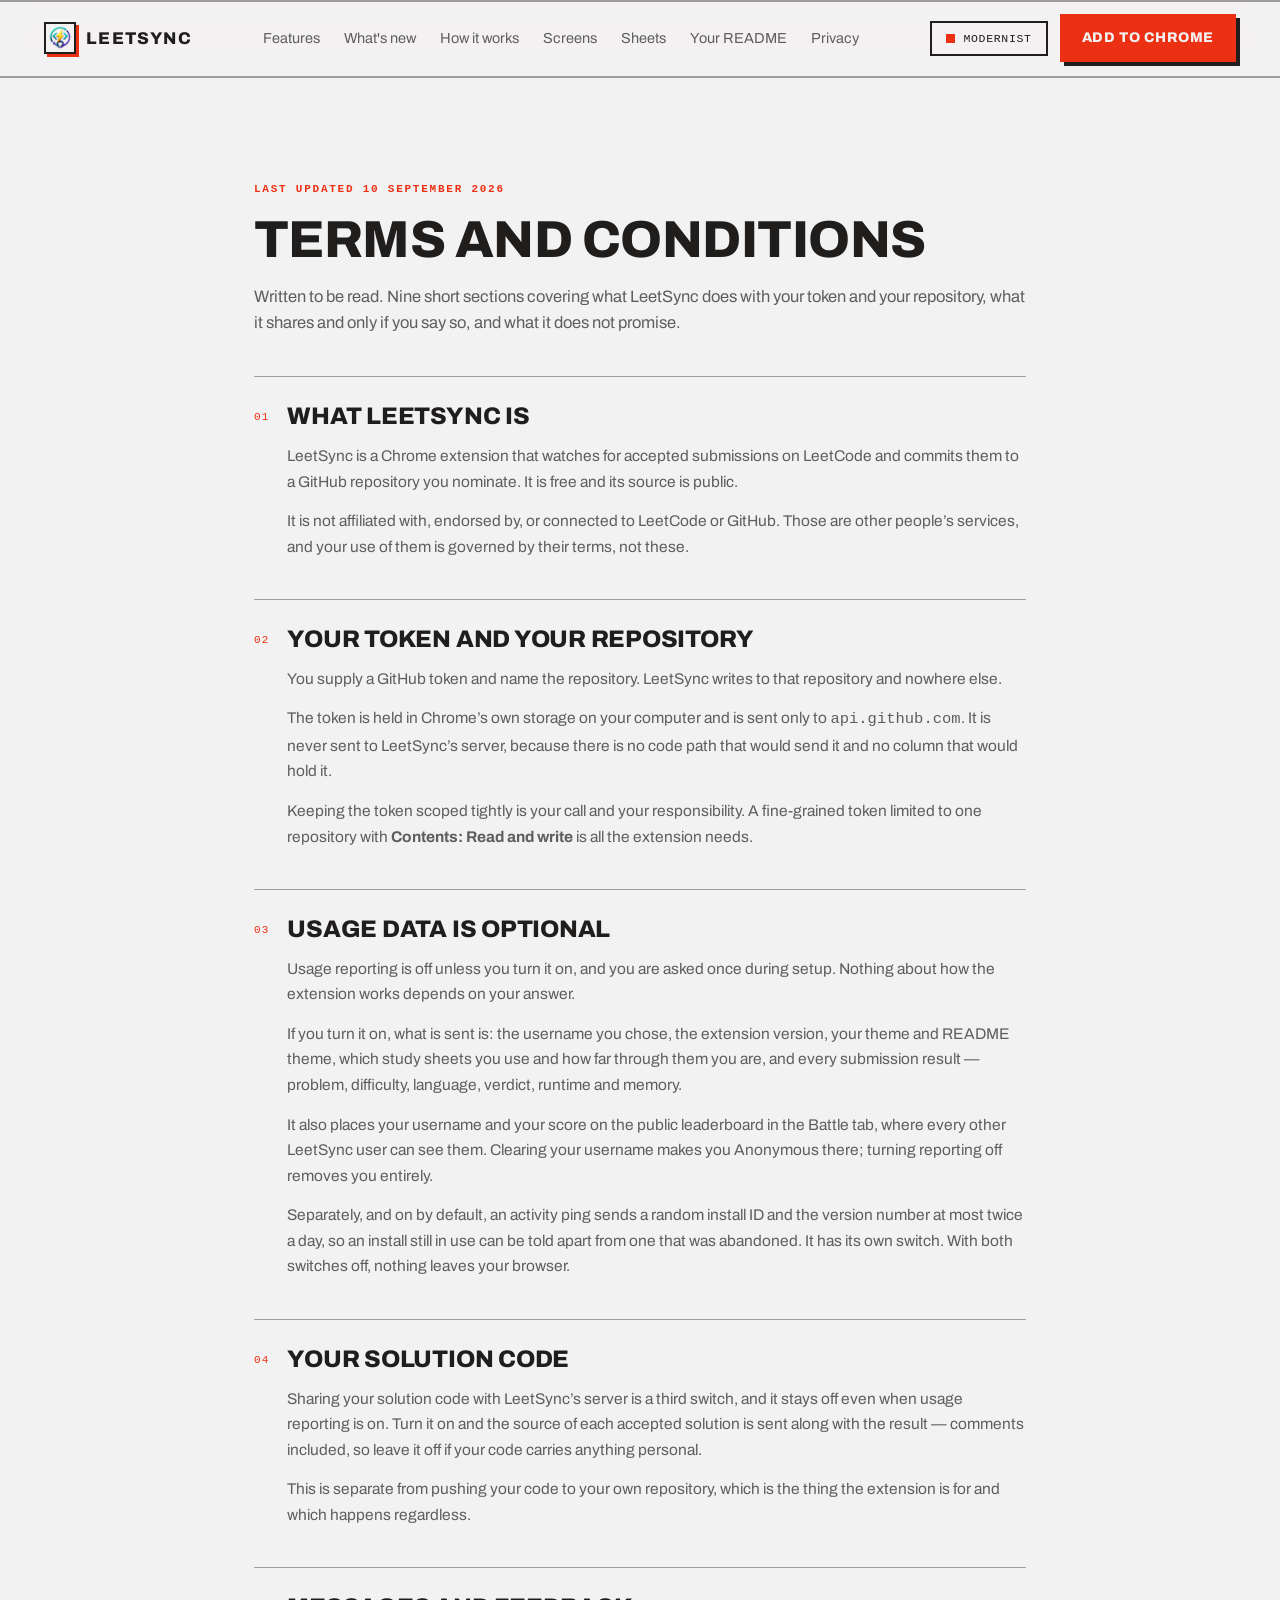
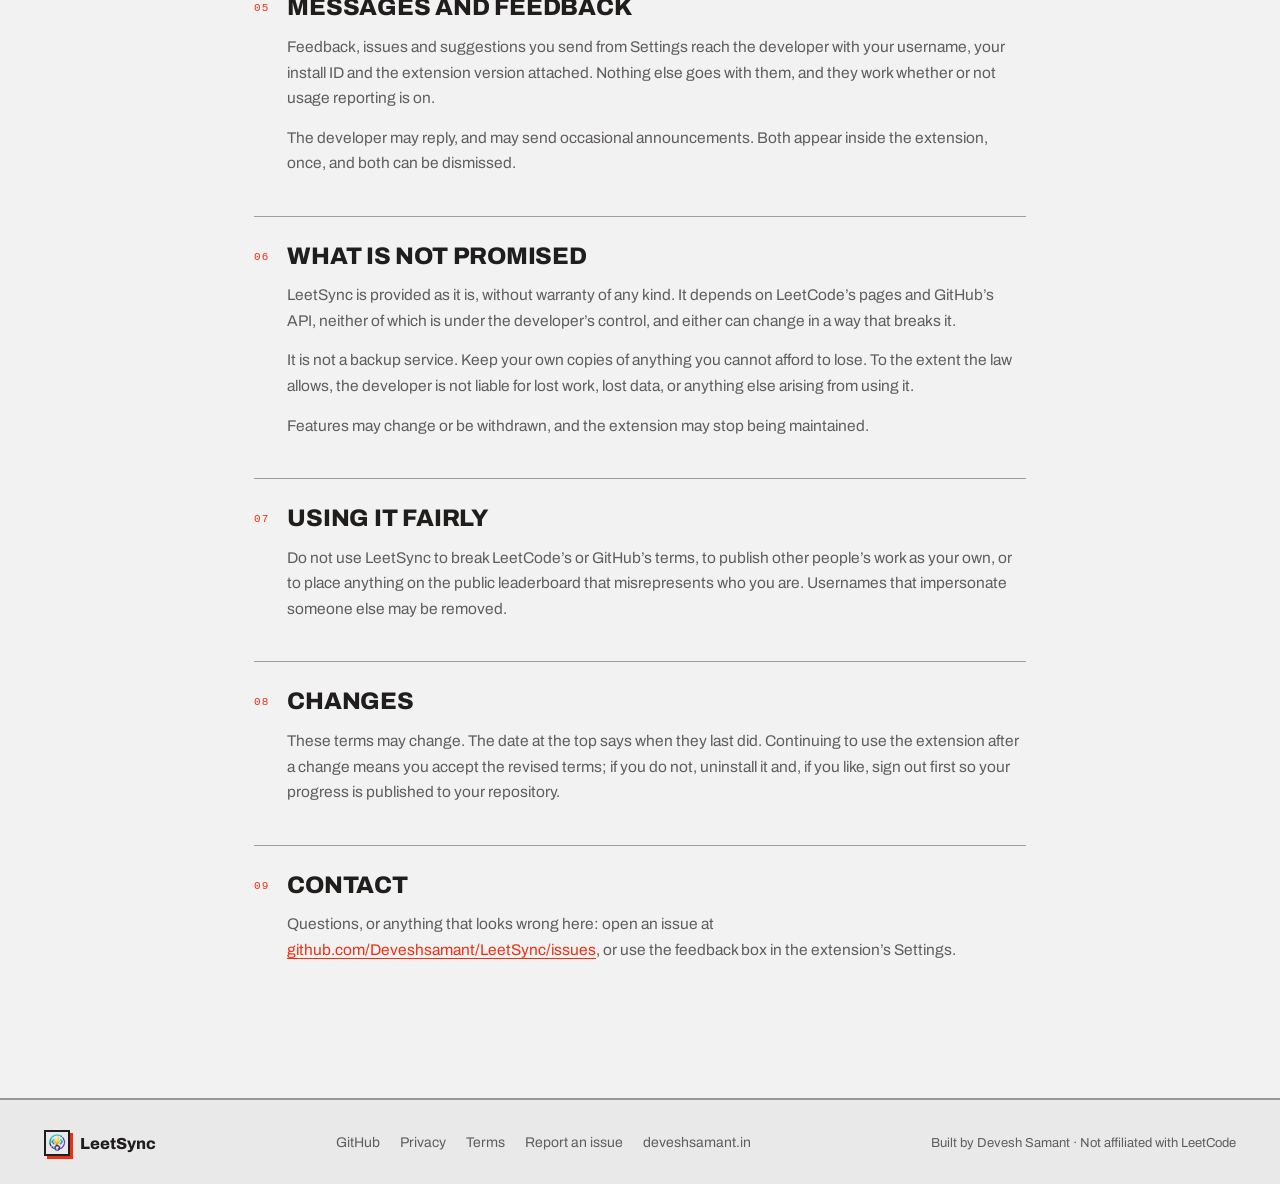
==== terms.html @ 013b874d "Add a terms page, and link it The extension needs somewhere to point at from its consent step, and a" ====
<!DOCTYPE html>
<!-- Generated by scripts/build-terms.py from index.html. Edit the script, then re-run. -->
<html lang="en">
<head>
  <meta charset="UTF-8">
  <meta name="viewport" content="width=device-width, initial-scale=1.0">
  <title>Terms and conditions — LeetSync</title>
  <meta name="description" content="The terms you accept by using LeetSync: what it does with your GitHub token and repository, what usage data is shared and only if you opt in, and what is not promised.">
  <link rel="icon" href="img/favicon.png" type="image/png">

  <link rel="canonical" href="https://leetsync-site.vercel.app/terms">

  <!-- Link scrapers do not resolve relative og:image paths, so these are
       absolute; a relative one simply yields no preview card. -->
  <meta property="og:title" content="Terms and conditions — LeetSync">
  <meta property="og:description" content="The terms you accept by using LeetSync: what it does with your GitHub token and repository, what usage data is shared and only if you opt in, and what is not promised.">
  <meta property="og:type" content="website">
  <meta property="og:url" content="https://leetsync-site.vercel.app/terms">
  <meta property="og:site_name" content="LeetSync">
  <!-- The popup shots are now whole-screen and far taller than they are
       wide, which a link card crops to nothing. The tracker is the one
       real capture with a landscape shape. -->
  <meta property="og:image" content="https://leetsync-site.vercel.app/img/tracker-light.png">
  <meta property="og:image:width" content="2560">
  <meta property="og:image:height" content="2000">
  <meta property="og:image:alt" content="The LeetSync study tracker showing every sheet, progress and a filterable list of all 895 problems">

  <meta name="twitter:card" content="summary_large_image">
  <meta name="twitter:title" content="Terms and conditions — LeetSync">
  <meta name="twitter:description" content="The terms you accept by using LeetSync: what it does with your GitHub token and repository, what usage data is shared and only if you opt in, and what is not promised.">
  <meta name="twitter:image" content="https://leetsync-site.vercel.app/img/tracker-light.png">

  <link rel="preconnect" href="https://fonts.googleapis.com">
  <link rel="preconnect" href="https://fonts.gstatic.com" crossorigin>
  <link rel="stylesheet" href="site.css">
</head><body>

<div data-ls-root style="--bg:#f3f2f2;--band:#eae9e9;--card:#f3f2f2;--hover:#eae9e9;--bd:#201e1d;--bd-soft:rgba(32,30,29,.4);--tx:#201e1d;--tx2:#201e1d;--tx3:#605d5d;--tx4:#605d5d;--ac:#ec3013;--ac-ink:#f3f2f2;--ac-soft:#ffe0d9;--ac-bd:#ec3013;--ok:#ec3013;--warn:#605d5d;--bad:#201e1d;--r-card:0px;--r-sm:0px;--bw:2px;--shadow:14px 14px 0 #201e1d;--f-body:Archivo,system-ui,sans-serif;--f-head:Archivo,system-ui,sans-serif;--f-mono:ui-monospace,Consolas,monospace;--head-w:800;--head-tt:uppercase;--head-ls:-0.01em;--btn-sh:4px 4px 0 #201e1d;--btn-sh-h:6px 6px 0 #201e1d;--card-sh:6px 6px 0 #201e1d;--card-sh-h:9px 9px 0 #ec3013;--btn-w:800;--btn-ls:.04em;--btn-tt:uppercase;--dot-r:0%;--kick-c:#ec3013;--kick-w:600;--glow:rgba(236,48,19,.10);--brand-ls:.08em;--tab-on-bg:#201e1d;--tab-on-fg:#f3f2f2;--tab-on-bd:#201e1d;background:var(--bg);color:var(--tx);font-family:var(--f-body);font-size:16px;line-height:1.6;transition:background .45s ease,color .45s ease;min-height:100vh;position:relative">

  <div data-progress-track style="position:fixed;top:0;left:0;right:0;height:2px;z-index:60;background:var(--bd-soft)">
    <div data-progress-fill style="height:100%;width:0%;background:var(--ac);transition:width .08s linear"></div>
  </div>


  <header data-nav style="position:sticky;top:0;z-index:40;display:flex;align-items:center;justify-content:space-between;gap:20px;flex-wrap:wrap;padding:14px clamp(16px,4vw,44px);background:color-mix(in srgb, var(--bg) 86%, transparent);backdrop-filter:blur(14px);border-bottom:var(--bw) solid var(--bd-soft);transition:background .45s,border-color .45s,padding .3s">
    <a href="#top" style="display:flex;align-items:center;gap:10px;text-decoration:none;color:var(--tx)">
      <img data-brand-mark src="img/logo.png" alt="" width="32" height="32" style="border-radius:0;border:2px solid #201e1d;box-shadow:3px 3px 0 #ec3013;transition:border-radius .4s,box-shadow .4s,transform .4s">
      <span style="font-family:var(--f-head);font-weight:var(--head-w);font-size:17px;letter-spacing:var(--brand-ls,.02em);text-transform:var(--head-tt)">LeetSync</span>
    </a>
    <nav data-navlinks style="display:flex;gap:24px">
      <a data-navlink href="#features" style="color:var(--tx3);text-decoration:none;font-size:14.5px;transition:color .2s">Features</a>
      <a data-navlink href="#whatsnew" style="color:var(--tx3);text-decoration:none;font-size:14.5px;transition:color .2s">What's new</a>
      <a data-navlink href="#flow" style="color:var(--tx3);text-decoration:none;font-size:14.5px;transition:color .2s">How it works</a>
      <a data-navlink href="#screens" style="color:var(--tx3);text-decoration:none;font-size:14.5px;transition:color .2s">Screens</a>
      <a data-navlink href="#sheets" style="color:var(--tx3);text-decoration:none;font-size:14.5px;transition:color .2s">Sheets</a>
      <a data-navlink href="#readme" style="color:var(--tx3);text-decoration:none;font-size:14.5px;transition:color .2s">Your README</a>
      <a data-navlink href="#privacy" style="color:var(--tx3);text-decoration:none;font-size:14.5px;transition:color .2s">Privacy</a>
    </nav>
    <div style="display:flex;align-items:center;gap:12px">
      <button data-act="theme" type="button" aria-label="Switch theme" style="display:inline-flex;align-items:center;gap:8px;padding:9px 14px;font-family:var(--f-mono);font-size:11.5px;letter-spacing:.06em;text-transform:uppercase;color:var(--tx2);background:transparent;border:var(--bw) solid var(--bd);border-radius:var(--r-sm);cursor:pointer;transition:background .18s,border-radius .4s">
        <span style="width:9px;height:9px;border-radius:var(--dot-r);background:var(--ac);flex:none;transition:border-radius .4s,background .45s"></span><span data-theme-name>Modernist</span>
      </button>
      <a data-store-link href="https://github.com/Deveshsamant/LeetSync" style="display:inline-flex;align-items:center;justify-content:flex-start;gap:8px;padding:11px 20px;font-family:var(--f-head);font-weight:var(--btn-w);font-size:14px;letter-spacing:var(--btn-ls);text-transform:var(--btn-tt);text-decoration:none;background:var(--ac);color:var(--ac-ink);border:var(--bw) solid var(--ac);border-radius:var(--r-sm);box-shadow:var(--btn-sh);cursor:pointer;transition:transform .14s,box-shadow .14s,background .45s,color .45s">Add to Chrome</a>
    </div>
  </header>

  <main id="top">
    <section style="padding:clamp(52px,8vw,96px) clamp(16px,4vw,44px);max-width:860px;margin:0 auto">
      <div style="margin-bottom:clamp(24px,4vw,40px)">
        <span data-reveal="up" style="display:inline-block;font-family:var(--f-mono);font-size:11px;letter-spacing:.16em;text-transform:uppercase;color:var(--kick-c);font-weight:var(--kick-w);margin-bottom:14px">Last updated 10 September 2026</span>
        <h1 data-reveal="up" data-reveal-delay="60" style="font-family:var(--f-head);font-weight:var(--head-w);letter-spacing:var(--head-ls);text-transform:var(--head-tt);margin:0;line-height:1.05;font-size:clamp(32px,5vw,52px)">Terms and conditions</h1>
        <p data-reveal="up" data-reveal-delay="120" style="color:var(--tx3);font-size:16.5px;line-height:1.6;margin:16px 0 0;text-wrap:pretty">
          Written to be read. Nine short sections covering what LeetSync does
          with your token and your repository, what it shares and only if you
          say so, and what it does not promise.
        </p>
      </div>
      <section data-reveal="up" style="display:grid;grid-template-columns:auto minmax(0,1fr);gap:18px;align-items:start;padding:26px 0;border-top:1px solid var(--bd-soft)">
        <span style="font-family:var(--f-mono);font-size:11px;letter-spacing:.1em;color:var(--ac);padding-top:6px;transition:color .45s">01</span>
        <div>
          <h2 style="font-family:var(--f-head);font-weight:var(--head-w);letter-spacing:var(--head-ls);text-transform:var(--head-tt);margin:0 0 12px;line-height:1.15;font-size:clamp(19px,2.4vw,24px)">What LeetSync is</h2>
          <p style="color:var(--tx3);font-size:15.5px;line-height:1.65;margin:0 0 14px;text-wrap:pretty">LeetSync is a Chrome extension that watches for accepted submissions on LeetCode and commits them to a GitHub repository you nominate. It is free and its source is public.</p>
          <p style="color:var(--tx3);font-size:15.5px;line-height:1.65;margin:0 0 14px;text-wrap:pretty">It is not affiliated with, endorsed by, or connected to LeetCode or GitHub. Those are other people&rsquo;s services, and your use of them is governed by their terms, not these.</p>
        </div>
      </section>
      <section data-reveal="up" style="display:grid;grid-template-columns:auto minmax(0,1fr);gap:18px;align-items:start;padding:26px 0;border-top:1px solid var(--bd-soft)">
        <span style="font-family:var(--f-mono);font-size:11px;letter-spacing:.1em;color:var(--ac);padding-top:6px;transition:color .45s">02</span>
        <div>
          <h2 style="font-family:var(--f-head);font-weight:var(--head-w);letter-spacing:var(--head-ls);text-transform:var(--head-tt);margin:0 0 12px;line-height:1.15;font-size:clamp(19px,2.4vw,24px)">Your token and your repository</h2>
          <p style="color:var(--tx3);font-size:15.5px;line-height:1.65;margin:0 0 14px;text-wrap:pretty">You supply a GitHub token and name the repository. LeetSync writes to that repository and nowhere else.</p>
          <p style="color:var(--tx3);font-size:15.5px;line-height:1.65;margin:0 0 14px;text-wrap:pretty">The token is held in Chrome&rsquo;s own storage on your computer and is sent only to <code>api.github.com</code>. It is never sent to LeetSync&rsquo;s server, because there is no code path that would send it and no column that would hold it.</p>
          <p style="color:var(--tx3);font-size:15.5px;line-height:1.65;margin:0 0 14px;text-wrap:pretty">Keeping the token scoped tightly is your call and your responsibility. A fine-grained token limited to one repository with <strong>Contents: Read and write</strong> is all the extension needs.</p>
        </div>
      </section>
      <section data-reveal="up" style="display:grid;grid-template-columns:auto minmax(0,1fr);gap:18px;align-items:start;padding:26px 0;border-top:1px solid var(--bd-soft)">
        <span style="font-family:var(--f-mono);font-size:11px;letter-spacing:.1em;color:var(--ac);padding-top:6px;transition:color .45s">03</span>
        <div>
          <h2 style="font-family:var(--f-head);font-weight:var(--head-w);letter-spacing:var(--head-ls);text-transform:var(--head-tt);margin:0 0 12px;line-height:1.15;font-size:clamp(19px,2.4vw,24px)">Usage data is optional</h2>
          <p style="color:var(--tx3);font-size:15.5px;line-height:1.65;margin:0 0 14px;text-wrap:pretty">Usage reporting is off unless you turn it on, and you are asked once during setup. Nothing about how the extension works depends on your answer.</p>
          <p style="color:var(--tx3);font-size:15.5px;line-height:1.65;margin:0 0 14px;text-wrap:pretty">If you turn it on, what is sent is: the username you chose, the extension version, your theme and README theme, which study sheets you use and how far through them you are, and every submission result &mdash; problem, difficulty, language, verdict, runtime and memory.</p>
          <p style="color:var(--tx3);font-size:15.5px;line-height:1.65;margin:0 0 14px;text-wrap:pretty">It also places your username and your score on the public leaderboard in the Battle tab, where every other LeetSync user can see them. Clearing your username makes you Anonymous there; turning reporting off removes you entirely.</p>
          <p style="color:var(--tx3);font-size:15.5px;line-height:1.65;margin:0 0 14px;text-wrap:pretty">Separately, and on by default, an activity ping sends a random install ID and the version number at most twice a day, so an install still in use can be told apart from one that was abandoned. It has its own switch. With both switches off, nothing leaves your browser.</p>
        </div>
      </section>
      <section data-reveal="up" style="display:grid;grid-template-columns:auto minmax(0,1fr);gap:18px;align-items:start;padding:26px 0;border-top:1px solid var(--bd-soft)">
        <span style="font-family:var(--f-mono);font-size:11px;letter-spacing:.1em;color:var(--ac);padding-top:6px;transition:color .45s">04</span>
        <div>
          <h2 style="font-family:var(--f-head);font-weight:var(--head-w);letter-spacing:var(--head-ls);text-transform:var(--head-tt);margin:0 0 12px;line-height:1.15;font-size:clamp(19px,2.4vw,24px)">Your solution code</h2>
          <p style="color:var(--tx3);font-size:15.5px;line-height:1.65;margin:0 0 14px;text-wrap:pretty">Sharing your solution code with LeetSync&rsquo;s server is a third switch, and it stays off even when usage reporting is on. Turn it on and the source of each accepted solution is sent along with the result &mdash; comments included, so leave it off if your code carries anything personal.</p>
          <p style="color:var(--tx3);font-size:15.5px;line-height:1.65;margin:0 0 14px;text-wrap:pretty">This is separate from pushing your code to your own repository, which is the thing the extension is for and which happens regardless.</p>
        </div>
      </section>
      <section data-reveal="up" style="display:grid;grid-template-columns:auto minmax(0,1fr);gap:18px;align-items:start;padding:26px 0;border-top:1px solid var(--bd-soft)">
        <span style="font-family:var(--f-mono);font-size:11px;letter-spacing:.1em;color:var(--ac);padding-top:6px;transition:color .45s">05</span>
        <div>
          <h2 style="font-family:var(--f-head);font-weight:var(--head-w);letter-spacing:var(--head-ls);text-transform:var(--head-tt);margin:0 0 12px;line-height:1.15;font-size:clamp(19px,2.4vw,24px)">Messages and feedback</h2>
          <p style="color:var(--tx3);font-size:15.5px;line-height:1.65;margin:0 0 14px;text-wrap:pretty">Feedback, issues and suggestions you send from Settings reach the developer with your username, your install ID and the extension version attached. Nothing else goes with them, and they work whether or not usage reporting is on.</p>
          <p style="color:var(--tx3);font-size:15.5px;line-height:1.65;margin:0 0 14px;text-wrap:pretty">The developer may reply, and may send occasional announcements. Both appear inside the extension, once, and both can be dismissed.</p>
        </div>
      </section>
      <section data-reveal="up" style="display:grid;grid-template-columns:auto minmax(0,1fr);gap:18px;align-items:start;padding:26px 0;border-top:1px solid var(--bd-soft)">
        <span style="font-family:var(--f-mono);font-size:11px;letter-spacing:.1em;color:var(--ac);padding-top:6px;transition:color .45s">06</span>
        <div>
          <h2 style="font-family:var(--f-head);font-weight:var(--head-w);letter-spacing:var(--head-ls);text-transform:var(--head-tt);margin:0 0 12px;line-height:1.15;font-size:clamp(19px,2.4vw,24px)">What is not promised</h2>
          <p style="color:var(--tx3);font-size:15.5px;line-height:1.65;margin:0 0 14px;text-wrap:pretty">LeetSync is provided as it is, without warranty of any kind. It depends on LeetCode&rsquo;s pages and GitHub&rsquo;s API, neither of which is under the developer&rsquo;s control, and either can change in a way that breaks it.</p>
          <p style="color:var(--tx3);font-size:15.5px;line-height:1.65;margin:0 0 14px;text-wrap:pretty">It is not a backup service. Keep your own copies of anything you cannot afford to lose. To the extent the law allows, the developer is not liable for lost work, lost data, or anything else arising from using it.</p>
          <p style="color:var(--tx3);font-size:15.5px;line-height:1.65;margin:0 0 14px;text-wrap:pretty">Features may change or be withdrawn, and the extension may stop being maintained.</p>
        </div>
      </section>
      <section data-reveal="up" style="display:grid;grid-template-columns:auto minmax(0,1fr);gap:18px;align-items:start;padding:26px 0;border-top:1px solid var(--bd-soft)">
        <span style="font-family:var(--f-mono);font-size:11px;letter-spacing:.1em;color:var(--ac);padding-top:6px;transition:color .45s">07</span>
        <div>
          <h2 style="font-family:var(--f-head);font-weight:var(--head-w);letter-spacing:var(--head-ls);text-transform:var(--head-tt);margin:0 0 12px;line-height:1.15;font-size:clamp(19px,2.4vw,24px)">Using it fairly</h2>
          <p style="color:var(--tx3);font-size:15.5px;line-height:1.65;margin:0 0 14px;text-wrap:pretty">Do not use LeetSync to break LeetCode&rsquo;s or GitHub&rsquo;s terms, to publish other people&rsquo;s work as your own, or to place anything on the public leaderboard that misrepresents who you are. Usernames that impersonate someone else may be removed.</p>
        </div>
      </section>
      <section data-reveal="up" style="display:grid;grid-template-columns:auto minmax(0,1fr);gap:18px;align-items:start;padding:26px 0;border-top:1px solid var(--bd-soft)">
        <span style="font-family:var(--f-mono);font-size:11px;letter-spacing:.1em;color:var(--ac);padding-top:6px;transition:color .45s">08</span>
        <div>
          <h2 style="font-family:var(--f-head);font-weight:var(--head-w);letter-spacing:var(--head-ls);text-transform:var(--head-tt);margin:0 0 12px;line-height:1.15;font-size:clamp(19px,2.4vw,24px)">Changes</h2>
          <p style="color:var(--tx3);font-size:15.5px;line-height:1.65;margin:0 0 14px;text-wrap:pretty">These terms may change. The date at the top says when they last did. Continuing to use the extension after a change means you accept the revised terms; if you do not, uninstall it and, if you like, sign out first so your progress is published to your repository.</p>
        </div>
      </section>
      <section data-reveal="up" style="display:grid;grid-template-columns:auto minmax(0,1fr);gap:18px;align-items:start;padding:26px 0;border-top:1px solid var(--bd-soft)">
        <span style="font-family:var(--f-mono);font-size:11px;letter-spacing:.1em;color:var(--ac);padding-top:6px;transition:color .45s">09</span>
        <div>
          <h2 style="font-family:var(--f-head);font-weight:var(--head-w);letter-spacing:var(--head-ls);text-transform:var(--head-tt);margin:0 0 12px;line-height:1.15;font-size:clamp(19px,2.4vw,24px)">Contact</h2>
          <p style="color:var(--tx3);font-size:15.5px;line-height:1.65;margin:0 0 14px;text-wrap:pretty">Questions, or anything that looks wrong here: open an issue at <a data-policy-link href="https://github.com/Deveshsamant/LeetSync/issues" style="color:var(--ac);text-decoration:none;border-bottom:1px solid var(--ac-bd)">github.com/Deveshsamant/LeetSync/issues</a>, or use the feedback box in the extension&rsquo;s Settings.</p>
        </div>
      </section>
    </section>
  </main>
  <footer style="display:flex;align-items:center;justify-content:space-between;gap:20px;flex-wrap:wrap;padding:30px clamp(16px,4vw,44px);border-top:var(--bw) solid var(--bd-soft);background:var(--band);transition:background .45s">
    <div style="display:flex;align-items:center;gap:10px;font-family:var(--f-head);font-weight:var(--head-w)">
      <img data-brand-mark src="img/logo.png" alt="" width="26" height="26" style="border-radius:0;border:2px solid #201e1d;transition:border-radius .4s,box-shadow .4s">
      <span>LeetSync</span>
    </div>
    <nav style="display:flex;gap:20px;flex-wrap:wrap">
      <a data-foot-link href="https://github.com/Deveshsamant/LeetSync" style="color:var(--tx3);text-decoration:none;font-size:14px;transition:color .2s">GitHub</a>
      <a data-foot-link href="https://github.com/Deveshsamant/LeetSync/blob/main/PRIVACY_POLICY.md" style="color:var(--tx3);text-decoration:none;font-size:14px;transition:color .2s">Privacy</a>
      <a data-foot-link href="/terms" style="color:var(--tx3);text-decoration:none;font-size:14px;transition:color .2s">Terms</a>
      <a data-foot-link href="https://github.com/Deveshsamant/LeetSync/issues" style="color:var(--tx3);text-decoration:none;font-size:14px;transition:color .2s">Report an issue</a>
      <a data-foot-link href="https://deveshsamant.in" style="color:var(--tx3);text-decoration:none;font-size:14px;transition:color .2s">deveshsamant.in</a>
    </nav>
    <div style="color:var(--tx4);font-size:13px">Built by Devesh Samant · Not affiliated with LeetCode</div>
  </footer>
</div>

<script src="site.js"></script>
</body>
</html>
---- site.css ----
/* ============================================================
   site.css — LeetSync marketing site.

   Ported from the Claude Design project "LeetSync Site".

   The design carries its palette as inline custom properties that JS swaps
   wholesale, so this file holds only what an inline style cannot express:
   the reset, the keyframes, and the hover rules the design wrote as
   style-hover attributes.
   ============================================================ */

@import url('https://fonts.googleapis.com/css2?family=IBM+Plex+Sans:wght@400;500;600;700&family=JetBrains+Mono:wght@400;500&family=Archivo:wght@400;600;800&display=swap');

*, *::before, *::after { box-sizing: border-box; }
html { scroll-behavior: smooth; scroll-padding-top: 88px; }
/* Modernist is the default, so the ground before JS runs is its own —
   the Signal value here used to flash dark on every first load. */
html, body { margin: 0; padding: 0; background: #f3f2f2; }
body { -webkit-font-smoothing: antialiased; overflow-x: hidden; }
img { display: block; max-width: 100%; height: auto; }

:focus { outline: none; }
:focus-visible { outline: 2px solid var(--ac); outline-offset: 3px; }

@keyframes ls-marquee { from { transform: translateX(0) } to { transform: translateX(-50%) } }
@keyframes ls-float { 0%, 100% { transform: translateY(0) } 50% { transform: translateY(-9px) } }
@keyframes ls-spin { to { transform: rotate(360deg) } }

/* ── Hover states the design expressed as style-hover ── */
[data-act="theme"]:hover { background: var(--hover) !important; }

[data-store-link]:hover,
a[data-cta]:hover { transform: translate(-1px, -2px); box-shadow: var(--btn-sh-h); }
a[data-cta-ghost]:hover { background: var(--hover); transform: translate(-1px, -2px); box-shadow: var(--btn-sh-h); }

[data-navlink]:hover { color: var(--tx) !important; }
[data-foot-link]:hover { color: var(--ac) !important; }
[data-policy-link]:hover { border-bottom-color: var(--ac) !important; }

[data-screen-btn]:hover[aria-selected="false"] { background: var(--hover); color: var(--tx); }

/* Every screen panel is authored with an inline `display:grid`, and an inline
   declaration outranks the user-agent's own `[hidden] { display: none }` — so
   hiding six of the seven left all seven stacked down the page. */
[hidden] { display: none !important; }

/* The frame is a window on to a whole-screen capture, so it scrolls. A thin
   rule keeps that legible on trackpads, which draw no bar until you move. */
[data-screen-scroll] { scrollbar-width: thin; scrollbar-color: var(--bd-soft) transparent; }
[data-screen-scroll]::-webkit-scrollbar { width: 9px; }
[data-screen-scroll]::-webkit-scrollbar-thumb {
  background: var(--bd-soft); border-radius: 9px;
  border: 2px solid transparent; background-clip: content-box;
}

@media (prefers-reduced-motion: reduce) {
  html { scroll-behavior: auto; }
  [data-marquee] { animation: none !important; }
  * { transition-duration: .01ms !important; }
}
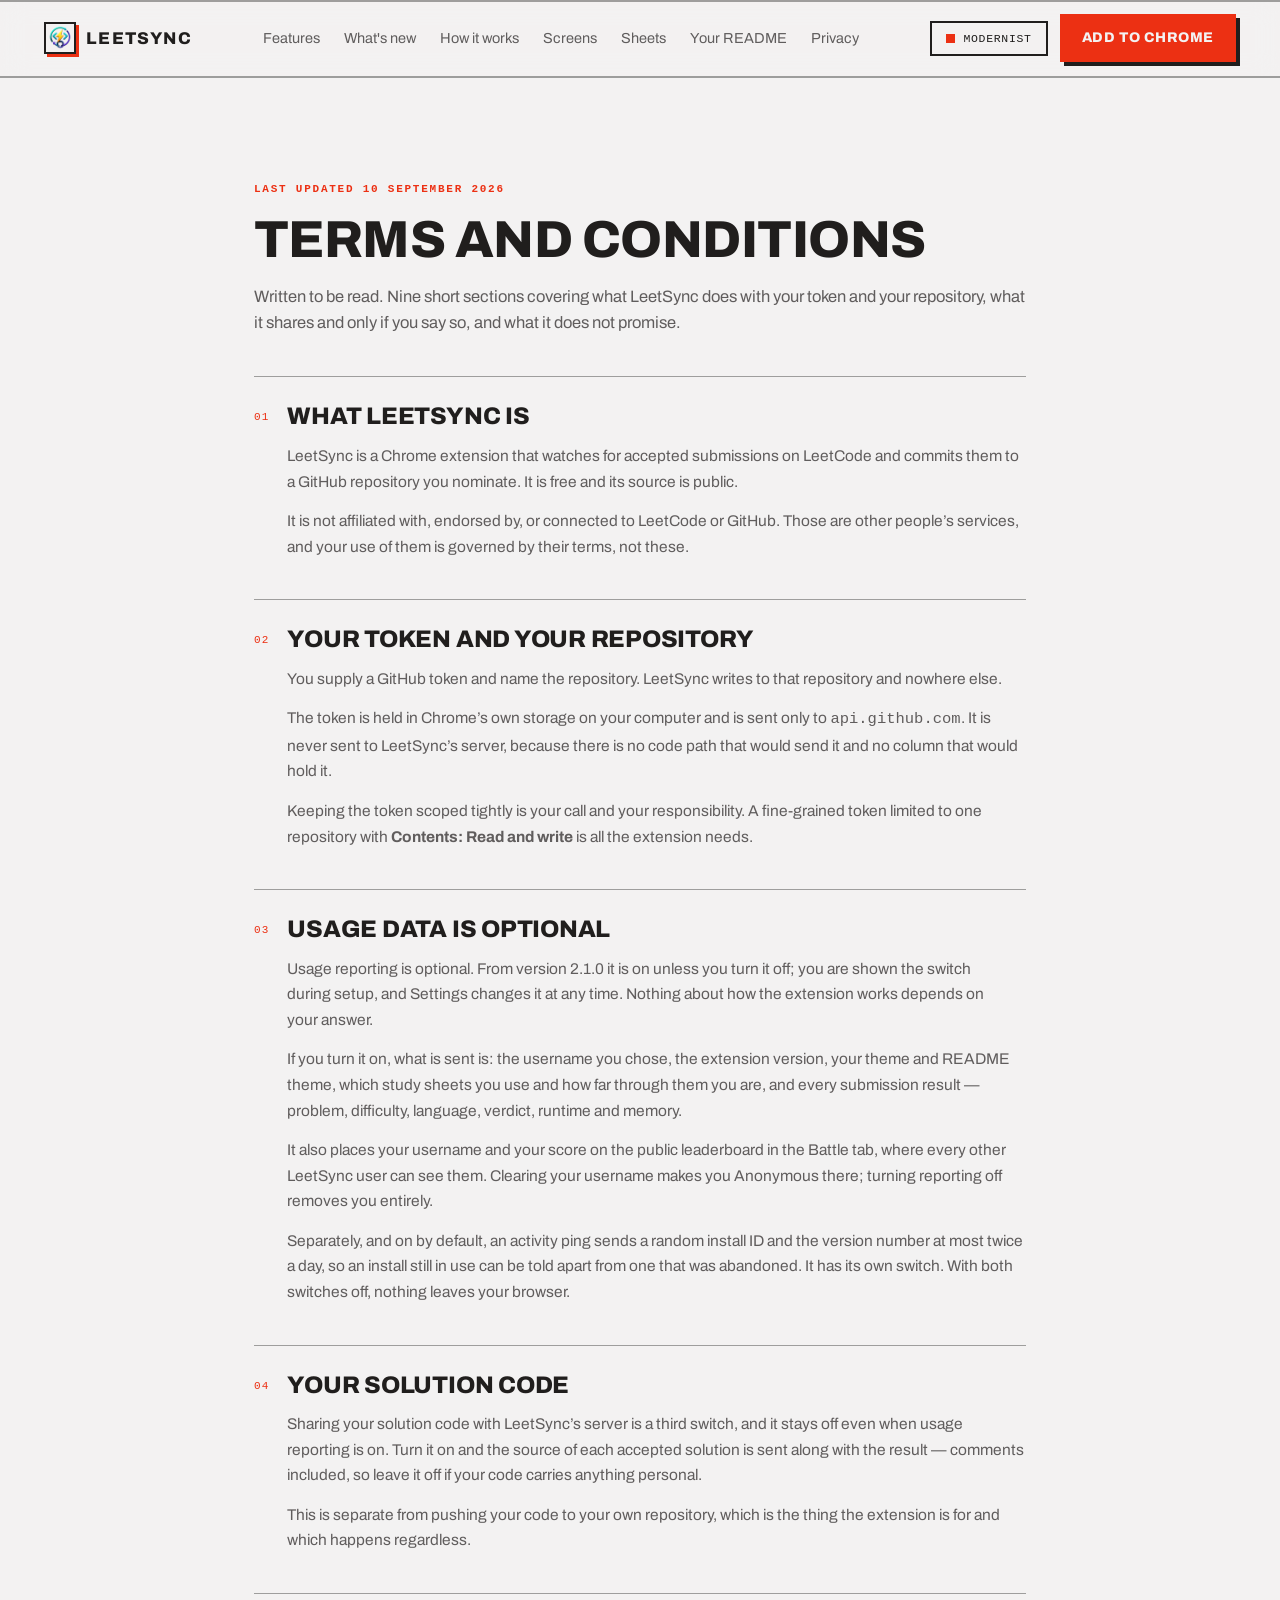
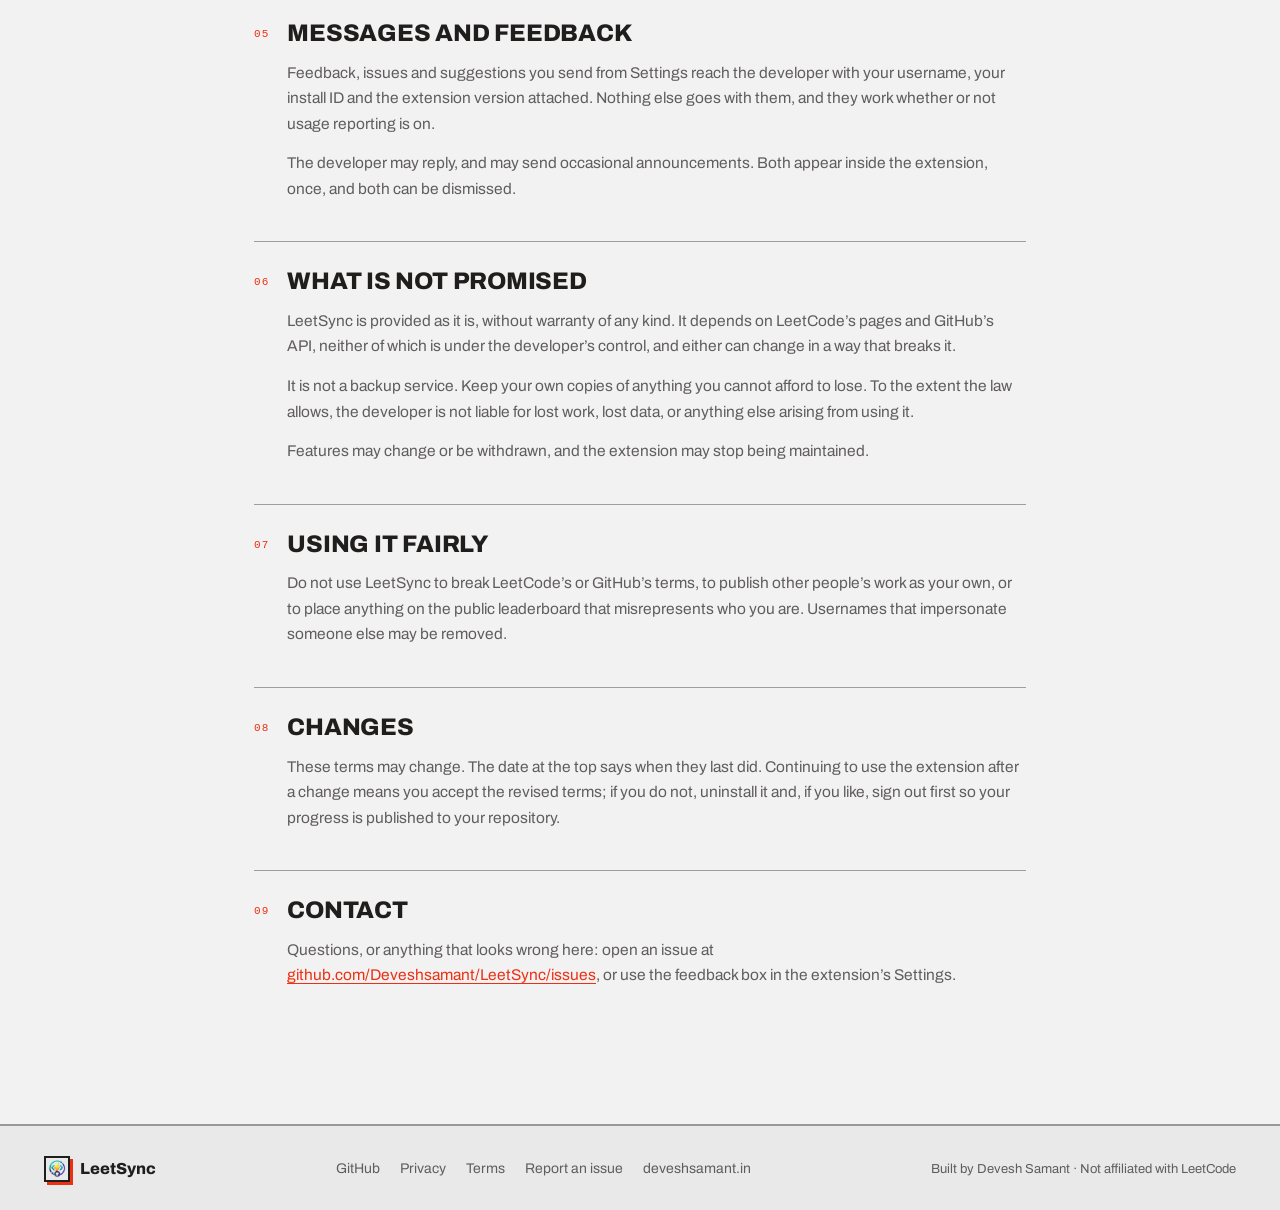
==== commit 8458c269: "Reporting is on by default from 2.1.0 The privacy bullet and the terms page both said it was off unl" ====
--- a/terms.html
+++ b/terms.html
@@ -96,7 +96,7 @@
         <span style="font-family:var(--f-mono);font-size:11px;letter-spacing:.1em;color:var(--ac);padding-top:6px;transition:color .45s">03</span>
         <div>
           <h2 style="font-family:var(--f-head);font-weight:var(--head-w);letter-spacing:var(--head-ls);text-transform:var(--head-tt);margin:0 0 12px;line-height:1.15;font-size:clamp(19px,2.4vw,24px)">Usage data is optional</h2>
-          <p style="color:var(--tx3);font-size:15.5px;line-height:1.65;margin:0 0 14px;text-wrap:pretty">Usage reporting is off unless you turn it on, and you are asked once during setup. Nothing about how the extension works depends on your answer.</p>
+          <p style="color:var(--tx3);font-size:15.5px;line-height:1.65;margin:0 0 14px;text-wrap:pretty">Usage reporting is optional. From version 2.1.0 it is on unless you turn it off; you are shown the switch during setup, and Settings changes it at any time. Nothing about how the extension works depends on your answer.</p>
           <p style="color:var(--tx3);font-size:15.5px;line-height:1.65;margin:0 0 14px;text-wrap:pretty">If you turn it on, what is sent is: the username you chose, the extension version, your theme and README theme, which study sheets you use and how far through them you are, and every submission result &mdash; problem, difficulty, language, verdict, runtime and memory.</p>
           <p style="color:var(--tx3);font-size:15.5px;line-height:1.65;margin:0 0 14px;text-wrap:pretty">It also places your username and your score on the public leaderboard in the Battle tab, where every other LeetSync user can see them. Clearing your username makes you Anonymous there; turning reporting off removes you entirely.</p>
           <p style="color:var(--tx3);font-size:15.5px;line-height:1.65;margin:0 0 14px;text-wrap:pretty">Separately, and on by default, an activity ping sends a random install ID and the version number at most twice a day, so an install still in use can be told apart from one that was abandoned. It has its own switch. With both switches off, nothing leaves your browser.</p>
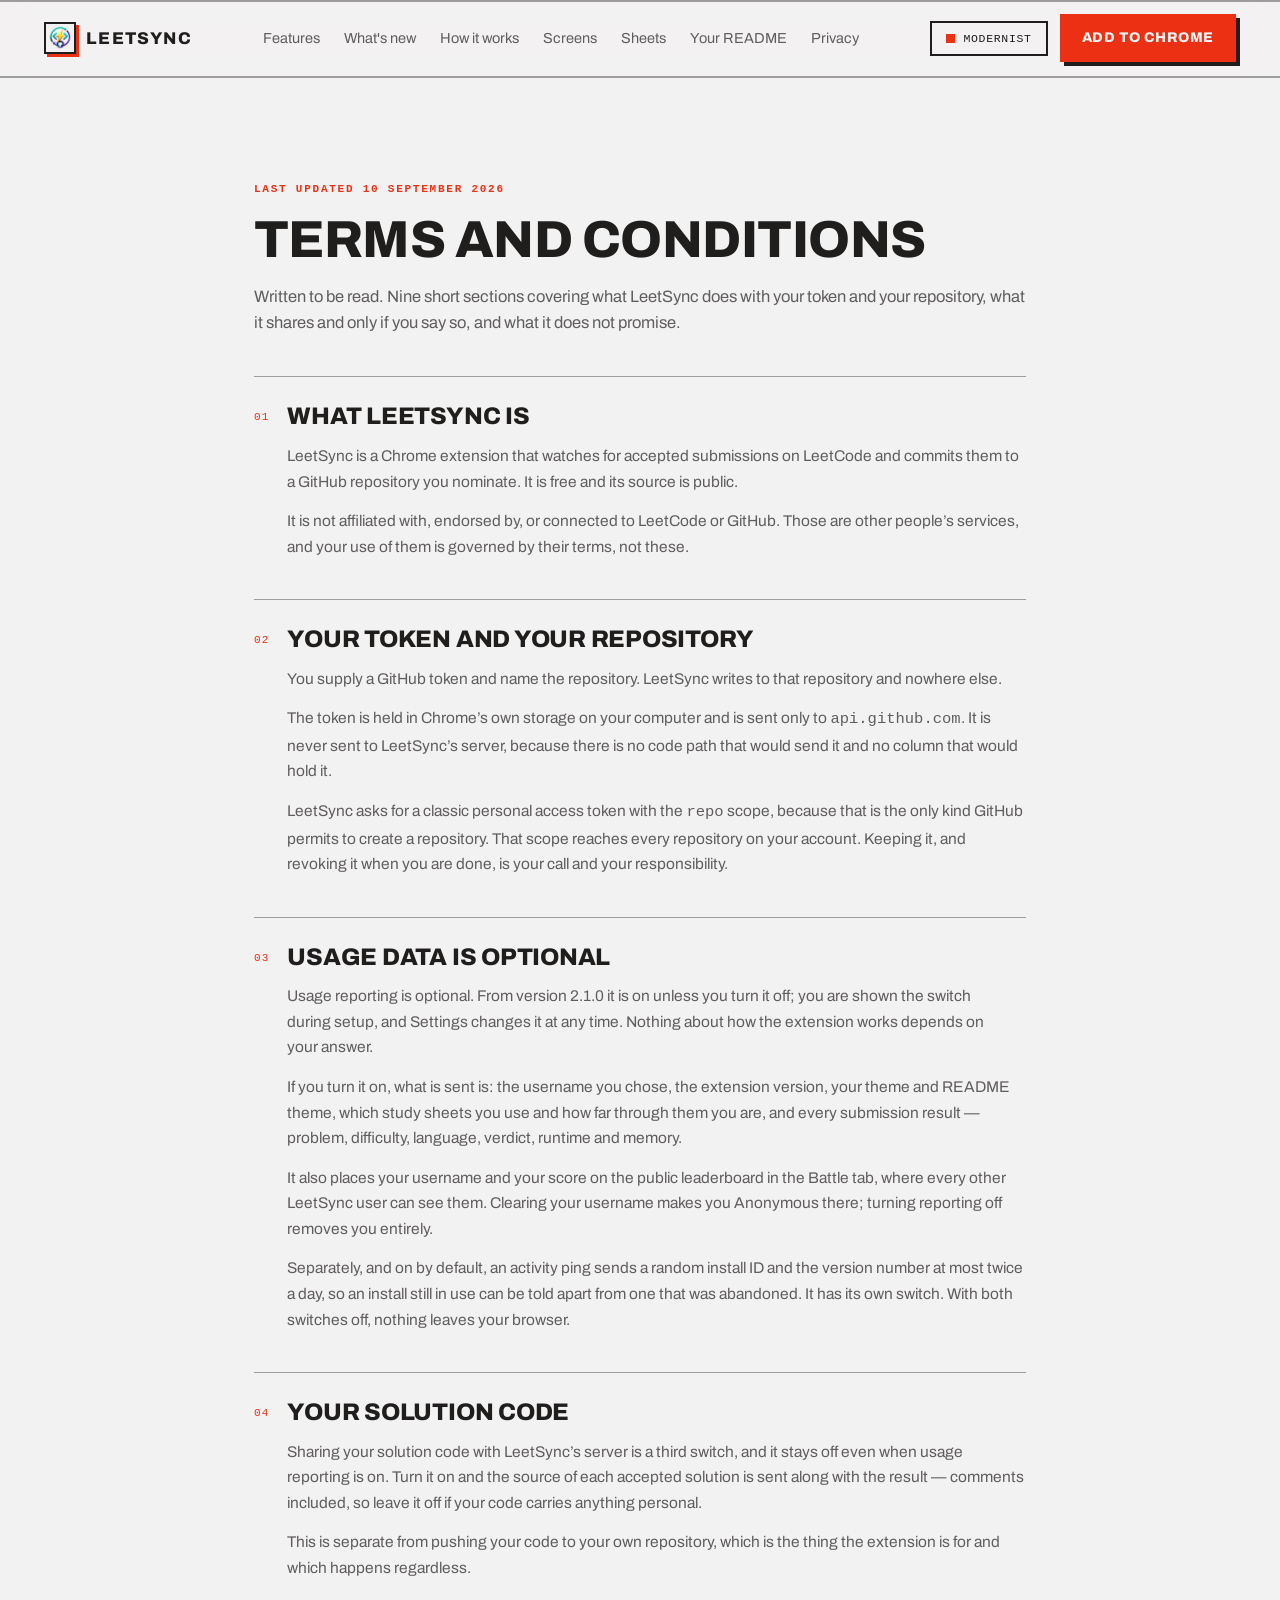
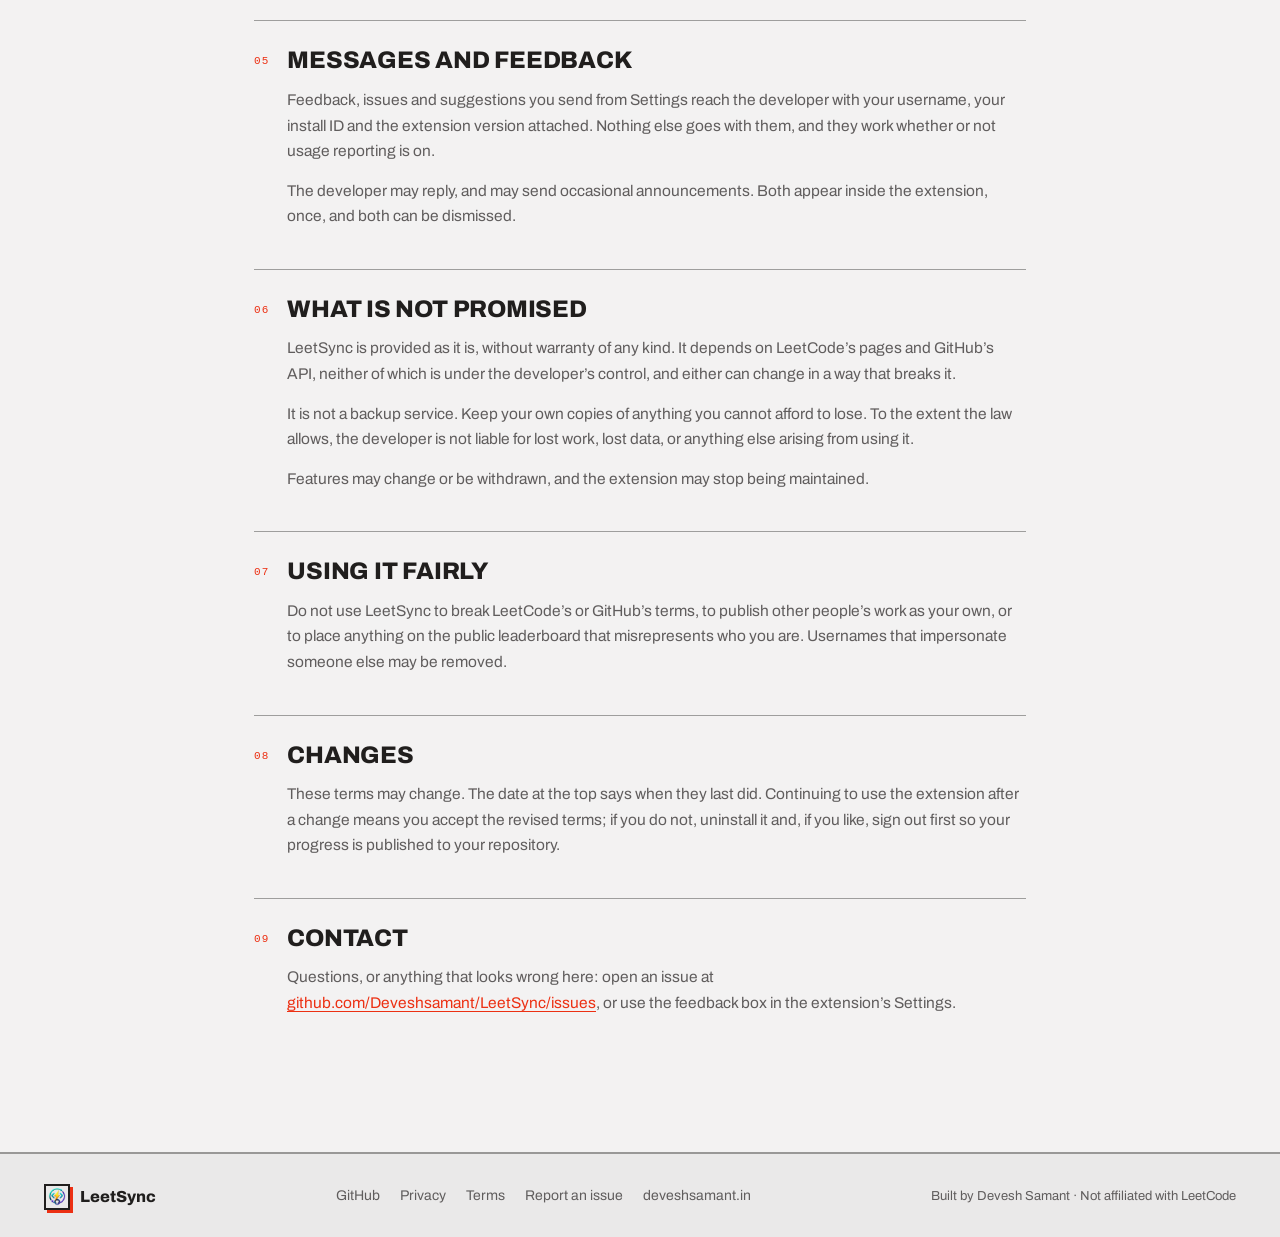
==== commit f6e5e4ef: "The extension asks for a classic token now Three places on the site still recommended a fine-grained" ====
--- a/terms.html
+++ b/terms.html
@@ -89,7 +89,7 @@
           <h2 style="font-family:var(--f-head);font-weight:var(--head-w);letter-spacing:var(--head-ls);text-transform:var(--head-tt);margin:0 0 12px;line-height:1.15;font-size:clamp(19px,2.4vw,24px)">Your token and your repository</h2>
           <p style="color:var(--tx3);font-size:15.5px;line-height:1.65;margin:0 0 14px;text-wrap:pretty">You supply a GitHub token and name the repository. LeetSync writes to that repository and nowhere else.</p>
           <p style="color:var(--tx3);font-size:15.5px;line-height:1.65;margin:0 0 14px;text-wrap:pretty">The token is held in Chrome&rsquo;s own storage on your computer and is sent only to <code>api.github.com</code>. It is never sent to LeetSync&rsquo;s server, because there is no code path that would send it and no column that would hold it.</p>
-          <p style="color:var(--tx3);font-size:15.5px;line-height:1.65;margin:0 0 14px;text-wrap:pretty">Keeping the token scoped tightly is your call and your responsibility. A fine-grained token limited to one repository with <strong>Contents: Read and write</strong> is all the extension needs.</p>
+          <p style="color:var(--tx3);font-size:15.5px;line-height:1.65;margin:0 0 14px;text-wrap:pretty">LeetSync asks for a classic personal access token with the <code>repo</code> scope, because that is the only kind GitHub permits to create a repository. That scope reaches every repository on your account. Keeping it, and revoking it when you are done, is your call and your responsibility.</p>
         </div>
       </section>
       <section data-reveal="up" style="display:grid;grid-template-columns:auto minmax(0,1fr);gap:18px;align-items:start;padding:26px 0;border-top:1px solid var(--bd-soft)">
